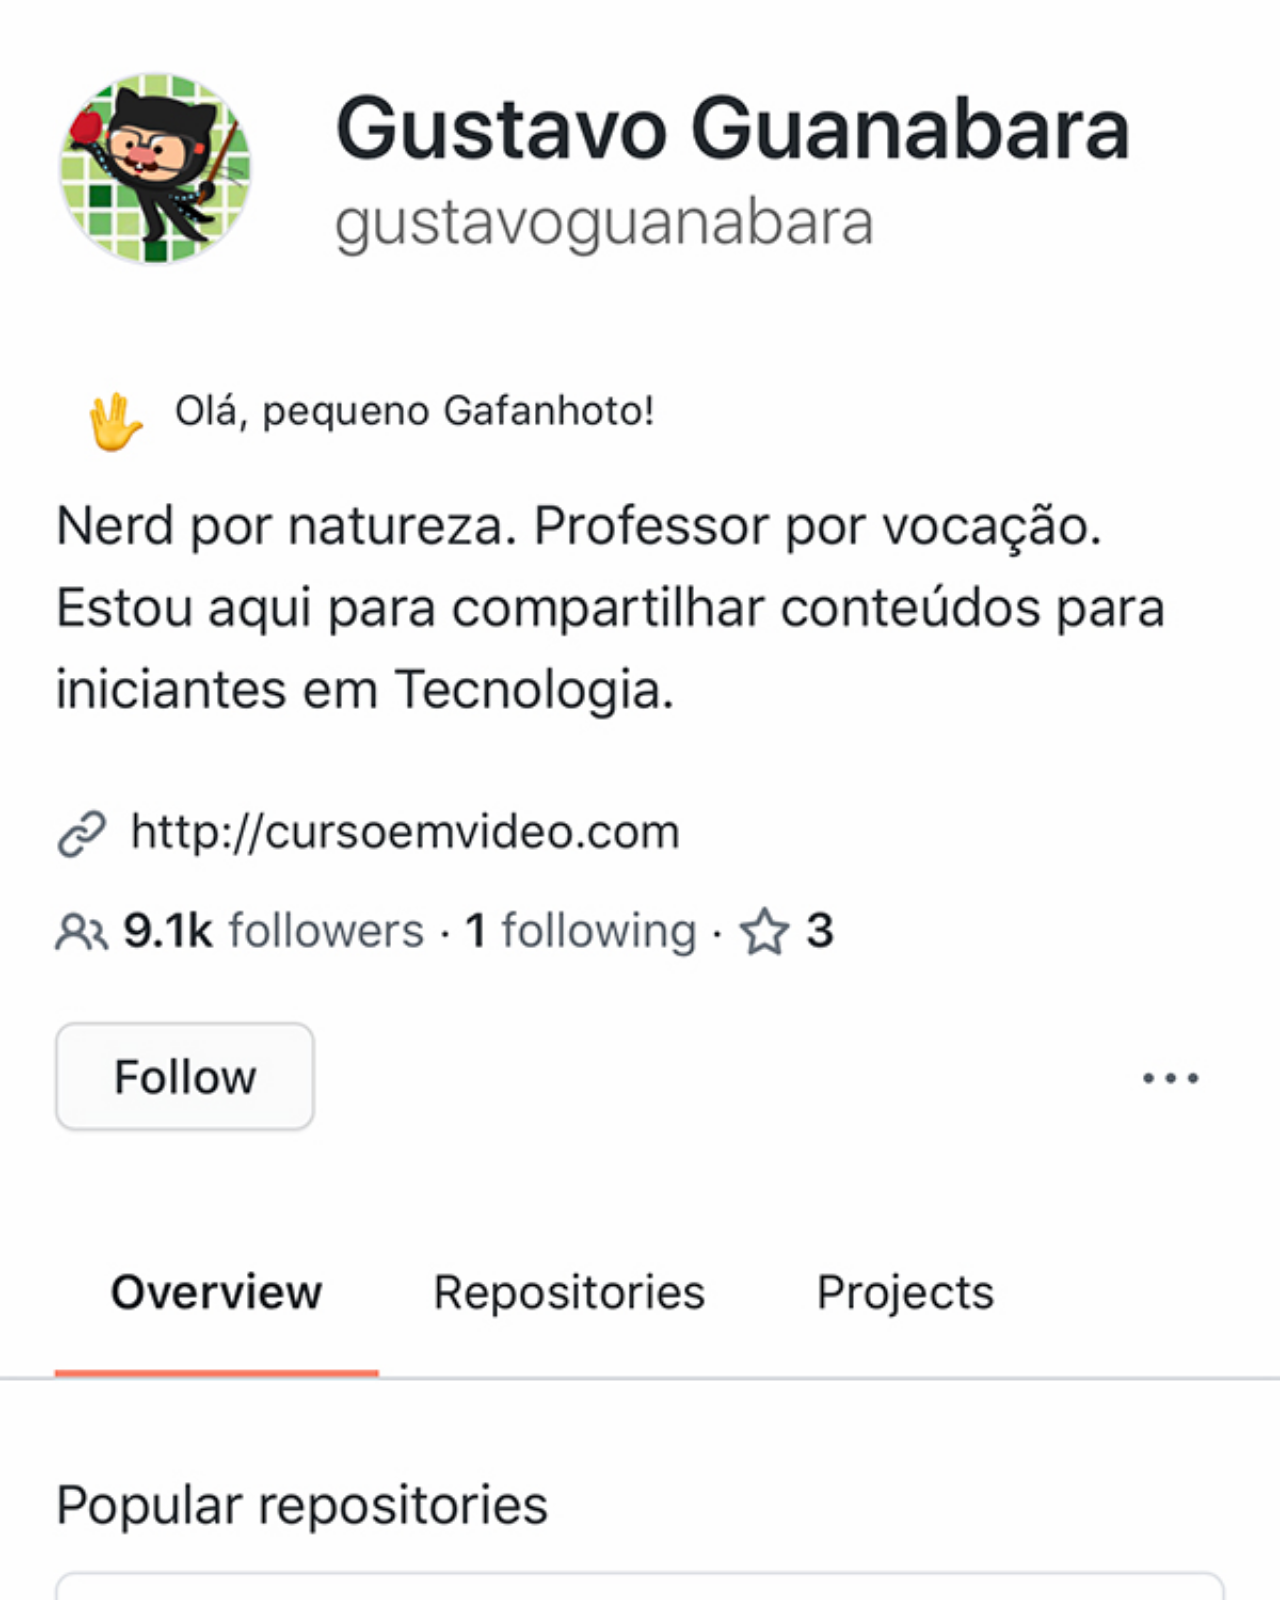
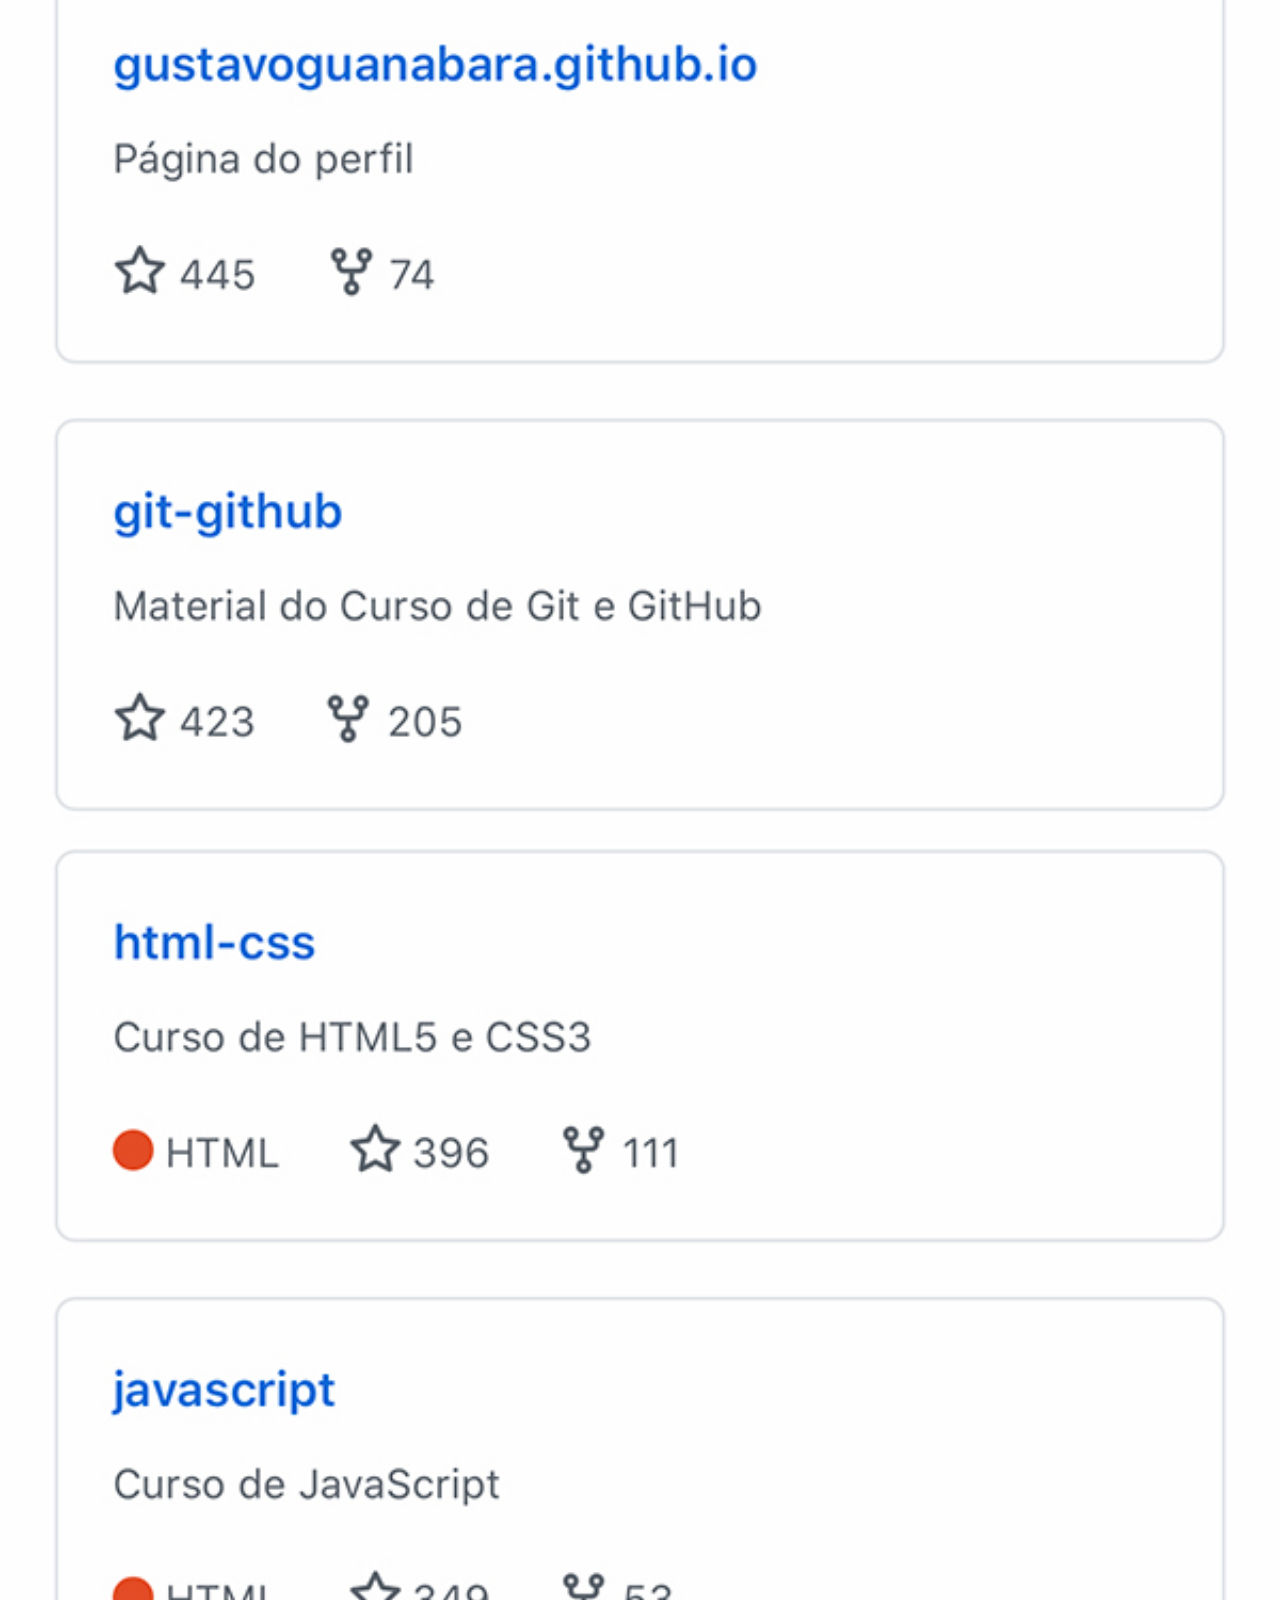
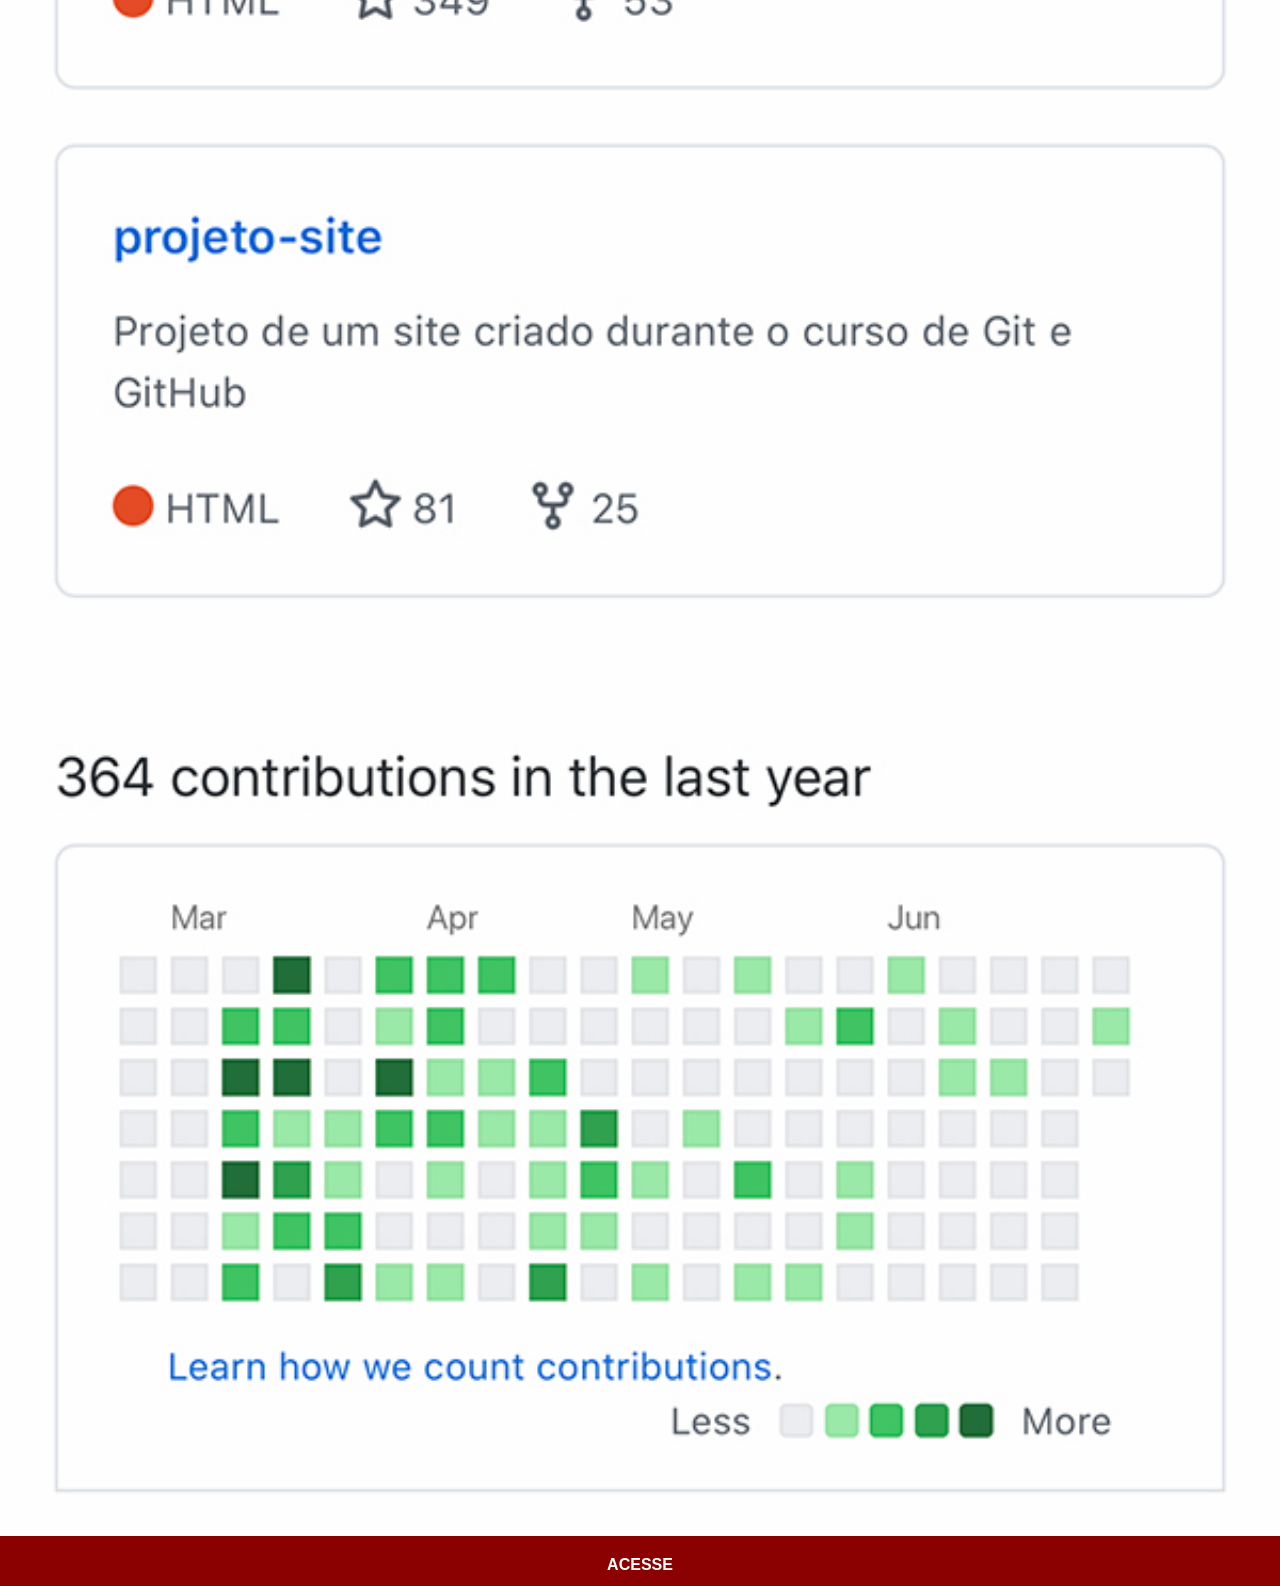
==== github.html @ 0c1f6030 "TESTE" ====
<!DOCTYPE html>
<html lang="pt-br">
<head>
    <meta charset="UTF-8">
    <meta name="viewport" content="width=device-width, initial-scale=1.0">
    <title>gitHub</title>
    <link rel="stylesheet" href="social.css">
</head>
<body>
    <img src="imagens/tela-github.jpg" alt="tela gitHub">
    <a href="https://github.com/Rodrigoxpdev">ACESSE</a>
</body>
</html>
---- social.css ----
@charset "UTF-8";

 *{
            margin: 0px;
            height: 0px;
            font-family: Arial, Helvetica, sans-serif;
        }

        ::-webkit-scrollbar{
            width: 0px;
            height: 0px;
        }

        img {
            width: 100vw;
            height: auto;
        }

        a{
           display: block;
           background-color: darkred;
           color: white;
           padding: 30px;
           padding-top: 20px;
           text-align: center;
           font-weight: bold;
           text-decoration: none;
           
        }

        a:hover{
            background-color: red;
            transition: .2s;
        }
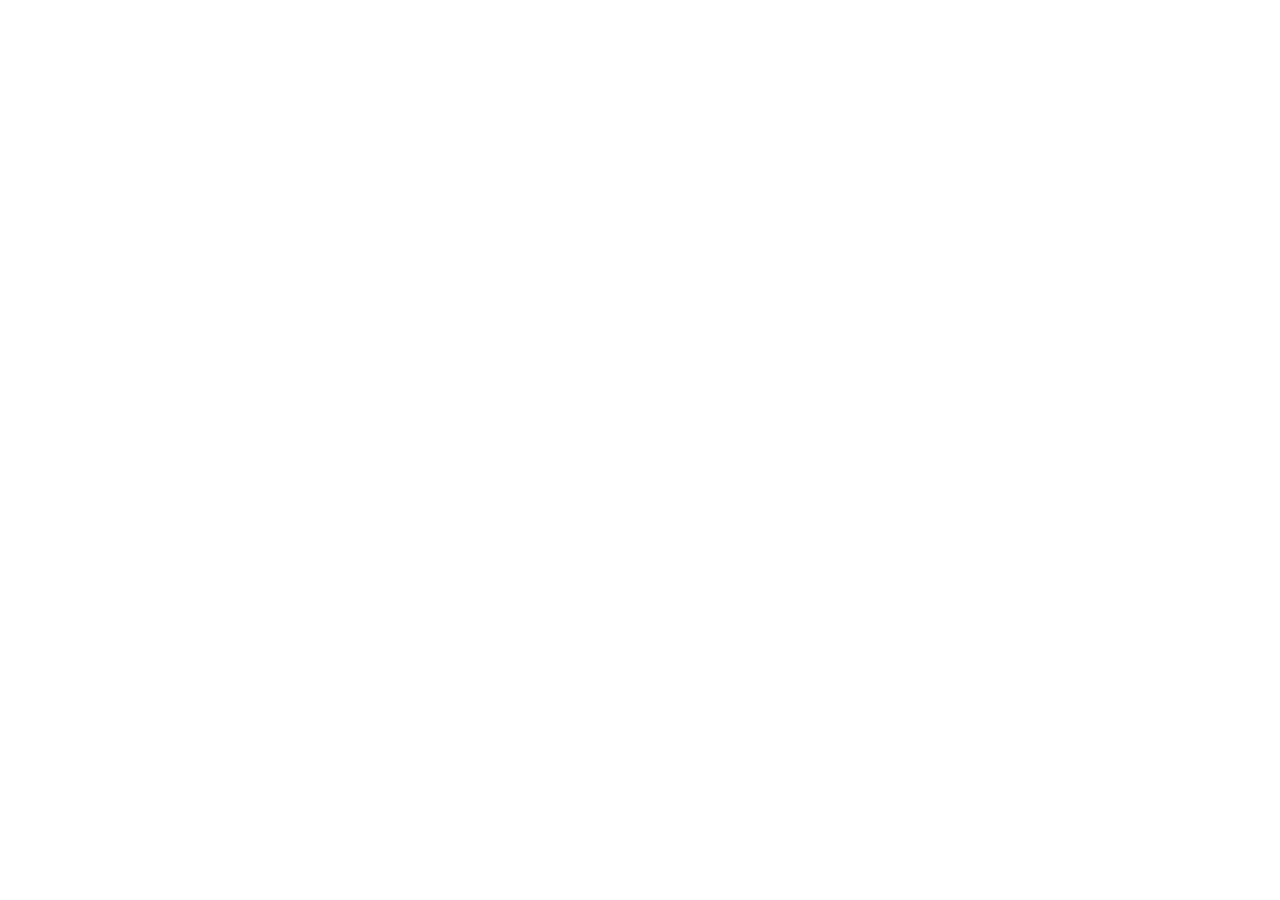
==== commit bcc70dcb: "atualizaçao de imagens" ====
--- a/github.html
+++ b/github.html
@@ -7,7 +7,7 @@
     <link rel="stylesheet" href="social.css">
 </head>
 <body>
-    <img src="imagens/tela-github.jpg" alt="tela gitHub">
-    <a href="https://github.com/Rodrigoxpdev">ACESSE</a>
+    <!-- <img src="imagens/tela-github.jpg" alt="tela gitHub">
+    <a href="https://github.com/Rodrigoxpdev">ACESSE</a> -->
 </body>
 </html>
